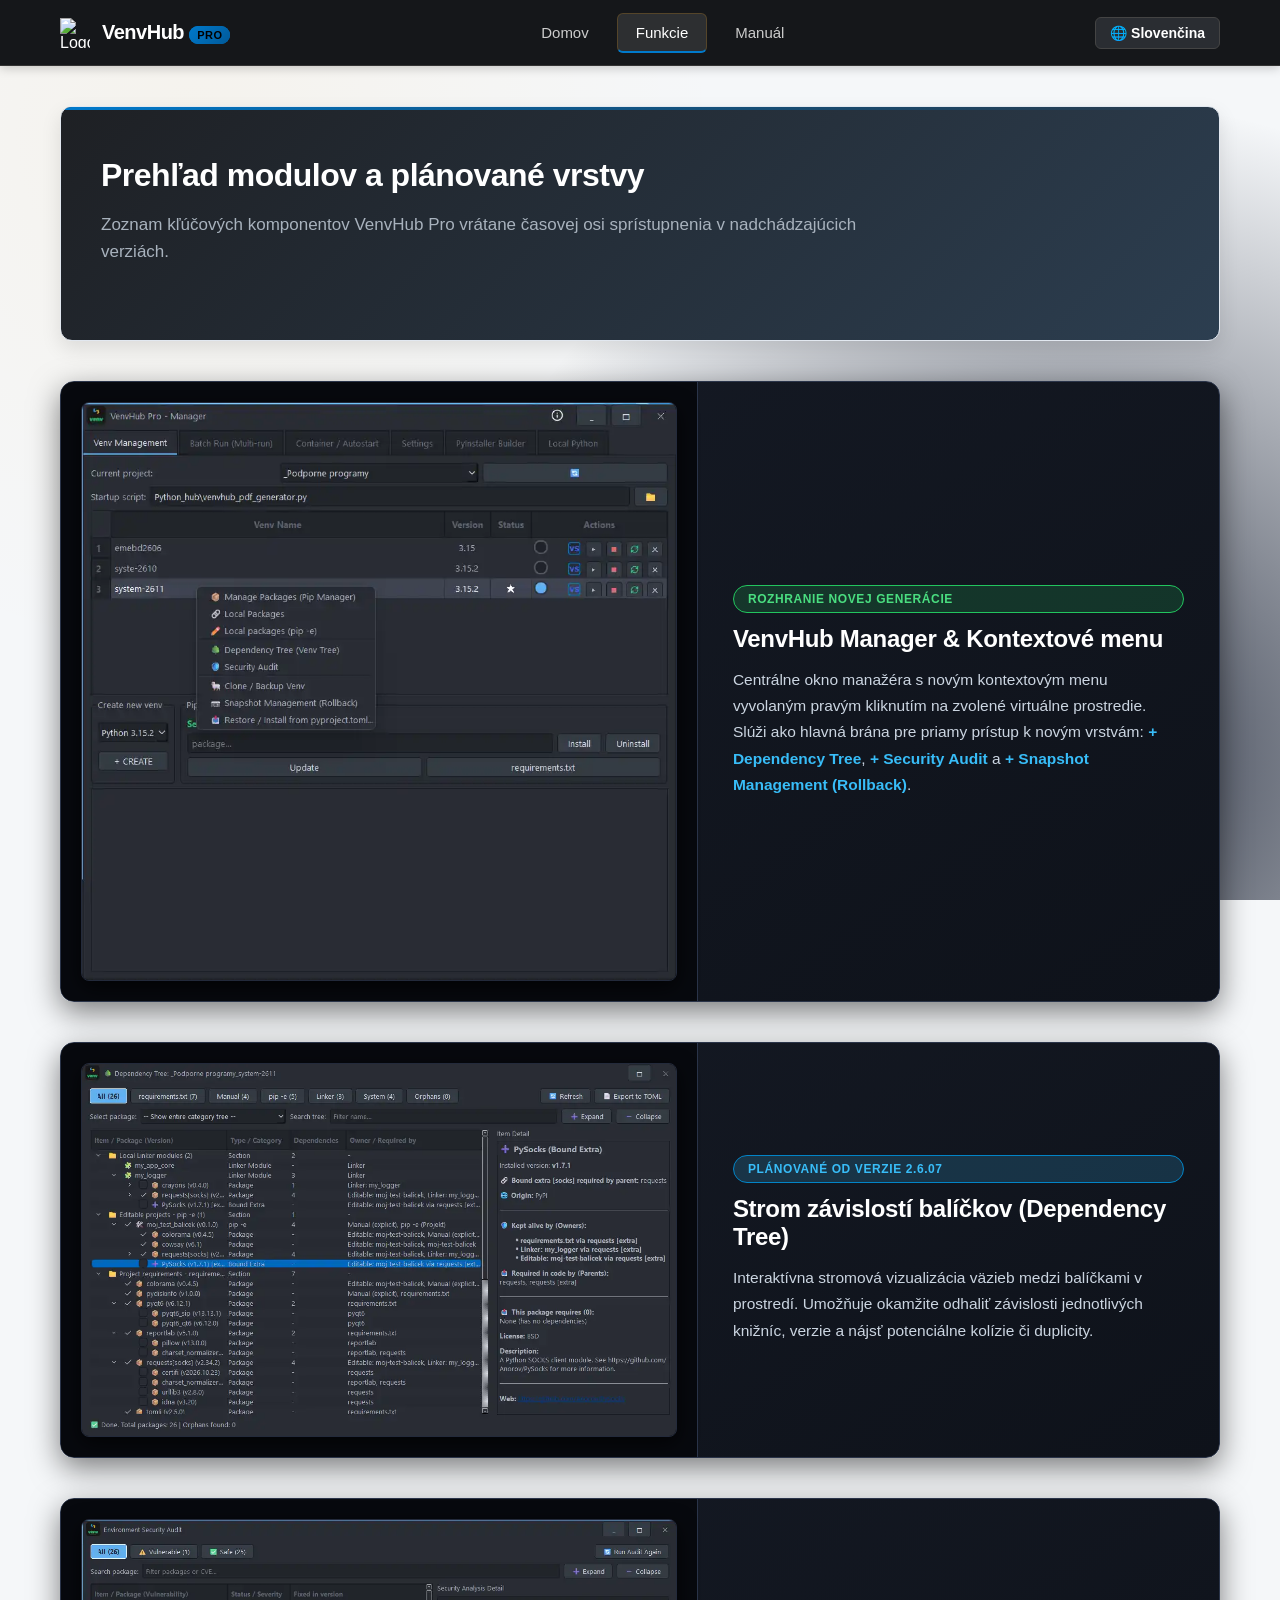
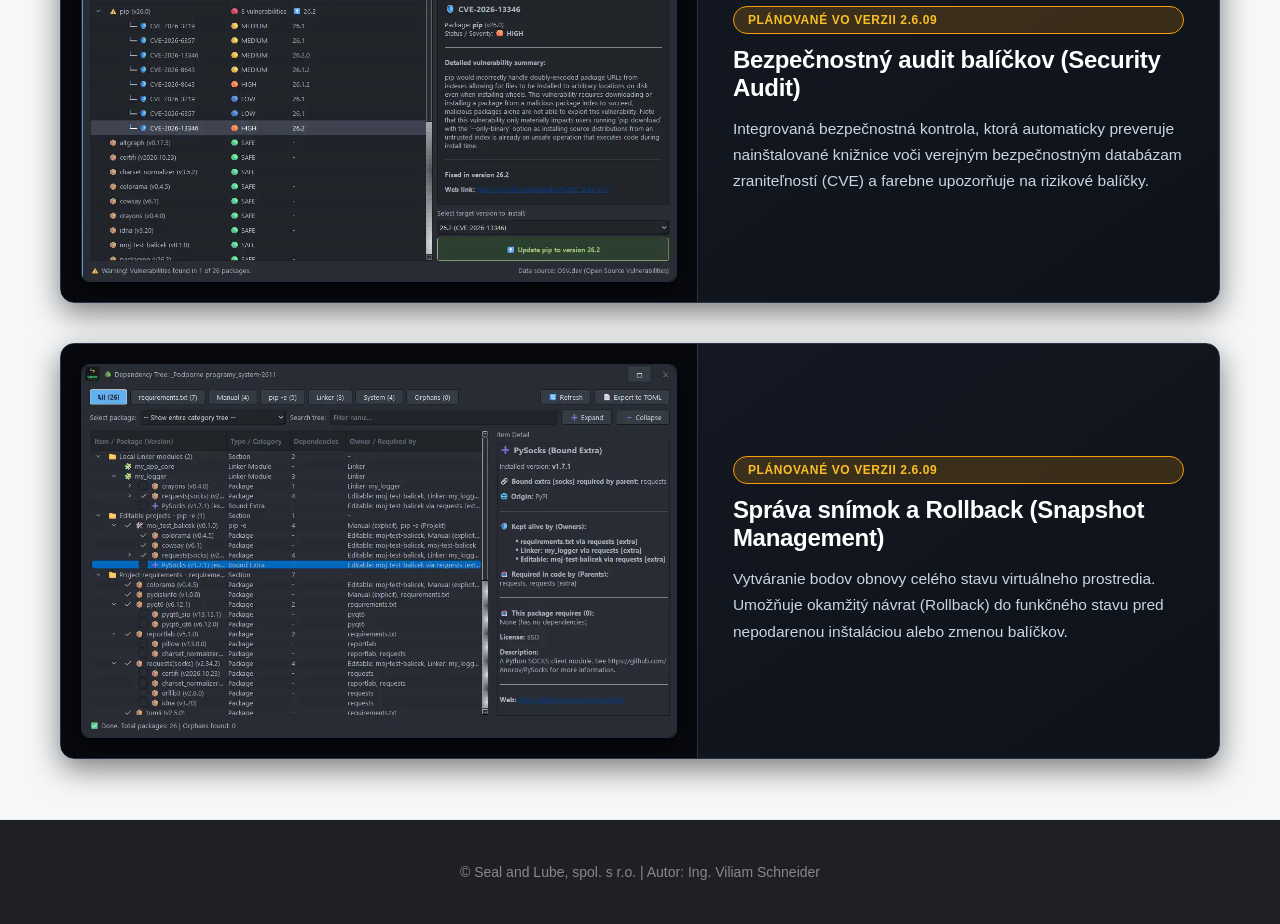
==== features.html @ bca1a9bc "add pages" ====
<!DOCTYPE html>
<html lang="sk">
<head>
    <meta charset="UTF-8">
    <meta name="viewport" content="width=device-width, initial-scale=1.0">
    <title>VenvHub Pro - Funkcie a Roadmapa</title>
    <link rel="icon" type="image/x-icon" href="favicon.ico">
    <link rel="stylesheet" href="assets/css/style-tmavy.css">
    <link rel="stylesheet" href="assets/css/style.css">
</head>
<body>

    <!-- HORNA NAVIGAČNÁ LIŠTA -->
    <header class="top-header">
        <div class="nav-container">
            <a href="index.html" class="brand-logo" id="homeLogoLink">
                <img src="assets/icon/app.ico" alt="Logo" width="30" height="30">
                <h1>VenvHub <span>Pro</span></h1>
            </a>
            
            <button class="menu-toggle" id="menuToggle" aria-label="Menu">☰</button>

            <ul class="nav-menu">
                <li><a href="index.html" id="navHomeLink" data-i18n="nav_home">Domov</a></li>
                <li><a href="features.html" class="active" data-i18n="nav_features">Funkcie</a></li>
                <li><a href="manual/index-manual.html" id="navManualLink" data-i18n="nav_manual">Manuál</a></li>
            </ul>

            <div class="lang-switcher">
                <button class="lang-btn" id="langBtn">🌐 <span id="currentLangLabel">Slovenčina</span></button>
                <div class="lang-dropdown" id="langDropdown">
                    <a href="#" data-lang="sk">Slovenčina</a>
                    <a href="#" data-lang="en">English</a>
                </div>
            </div>
        </div>
    </header>

    <!-- DYNAMICKÝ OBSAH -->
    <main class="main-wrapper" id="features-container">
        <!-- Obsah sa načíta zo sk/features_text.html alebo en/features_text.html -->
    </main>

    <footer class="footer">
        <p>&copy; Seal and Lube, spol. s r.o. | Autor: Ing. Viliam Schneider</p>
    </footer>

    <script src="assets/js/features_page.js"></script>
</body>
</html>
---- assets/css/style-tmavy.css ----
/* =========================================
   Company: Seal and Lube, spol. s r.o.
   Author: Ing. Viliam Schneider
   Theme: Modern Industrial Dark & Amber Premium
========================================= */

:root {
    --primary-color: #f59e0b;       /* Teplá jantárovo-zlatá / meď */
    --primary-hover: #d97706;       /* Tmavšia zlatá pri prejdení */
    --primary-glow: rgba(245, 158, 11, 0.25);
    
    --bg-body: #0a0c10;             /* Hlboká tmavá bridlica */
    --bg-header: rgba(18, 22, 32, 0.85); /* Polopriehľadná tmavá lišta */
    --bg-card: #121620;             /* Tmavé karty */
    --bg-card-hover: #181d2a;
    
    --text-main: #f3f4f6;           /* Jasný svetlý text */
    --text-muted: #9ca3af;          /* Tlmený šedý text */
    --border-color: #232a3b;        /* Tmavý elegantný rámik */
}

* {
    box-sizing: border-box;
}

html {
    scroll-behavior: smooth;
}

body {
    margin: 0;
    padding: 0;
    font-family: 'Inter', system-ui, -apple-system, Segoe UI, Roboto, sans-serif;
    color: var(--text-main);
    background-color: var(--bg-body);
    background-image: 
        radial-gradient(circle at 15% 15%, rgba(245, 158, 11, 0.05) 0%, transparent 40%),
        radial-gradient(circle at 85% 85%, rgba(15, 23, 42, 0.8) 0%, transparent 50%);
    background-attachment: fixed;
}

/* HORNA NAVIGAČNÁ LIŠTA (Glassmorphism Effect) */
.top-header {
    position: sticky;
    top: 0;
    z-index: 1000;
    background-color: var(--bg-header);
    backdrop-filter: blur(12px);
    -webkit-backdrop-filter: blur(12px);
    border-bottom: 1px solid var(--border-color);
}

.nav-container {
    max-width: 1200px;
    margin: 0 auto;
    display: flex;
    justify-content: space-between;
    align-items: center;
    padding: 0 20px;
    height: 70px;
}

.brand-logo {
    display: flex;
    align-items: center;
    gap: 12px;
    text-decoration: none;
    color: white;
}

.brand-logo h1 {
    font-size: 21px;
    margin: 0;
    font-weight: 800;
    letter-spacing: -0.5px;
}

.brand-logo span {
    background: linear-gradient(135deg, var(--primary-color), var(--primary-hover));
    color: #000;
    font-size: 11px;
    padding: 4px 10px;
    border-radius: 20px;
    font-weight: 700;
    text-transform: uppercase;
    letter-spacing: 0.5px;
}

.nav-menu {
    display: flex;
    gap: 8px;
    list-style: none;
    margin: 0;
    padding: 0;
}

.nav-menu a {
    color: var(--text-muted);
    text-decoration: none;
    padding: 8px 16px;
    font-size: 14px;
    font-weight: 600;
    border-radius: 8px;
    transition: all 0.2s ease;
}

.nav-menu a:hover,
.nav-menu a.active {
    color: #ffffff;
    background-color: rgba(255, 255, 255, 0.06);
}

.nav-menu a.active {
    color: var(--primary-color);
    background-color: rgba(245, 158, 11, 0.1);
    border: 1px solid rgba(245, 158, 11, 0.2);
}

/* Prepínač Jazykov */
.lang-switcher {
    position: relative;
}

.lang-btn {
    background: var(--bg-card);
    color: var(--text-main);
    border: 1px solid var(--border-color);
    padding: 8px 16px;
    border-radius: 8px;
    font-size: 14px;
    font-weight: 600;
    cursor: pointer;
    transition: all 0.2s ease;
}

.lang-btn:hover {
    border-color: var(--primary-color);
    color: var(--primary-color);
    box-shadow: 0 0 12px var(--primary-glow);
}

.lang-dropdown {
    display: none;
    position: absolute;
    top: 100%;
    right: 0;
    margin-top: 8px;
    background-color: var(--bg-card);
    border: 1px solid var(--border-color);
    border-radius: 10px;
    box-shadow: 0 10px 25px rgba(0,0,0,0.5);
    min-width: 150px;
    overflow: hidden;
    z-index: 1001;
}

.lang-dropdown.show {
    display: block;
    animation: fadeIn 0.2s ease;
}

@keyframes fadeIn {
    from { opacity: 0; transform: translateY(-5px); }
    to { opacity: 1; transform: translateY(0); }
}

.lang-dropdown a {
    display: block;
    padding: 12px 18px;
    color: var(--text-muted);
    text-decoration: none;
    font-size: 14px;
    font-weight: 500;
    transition: all 0.2s;
}

.lang-dropdown a:hover {
    background-color: var(--primary-color);
    color: #000;
    font-weight: 700;
}

/* OBSAH PORTÁLU */
.main-wrapper {
    max-width: 1200px;
    margin: 50px auto;
    padding: 0 20px;
}

/* HERO BOX (Technický gradient & Zlato-jantárový akcent) */
.hero-box {
    background: linear-gradient(145deg, #121620 0%, #1a202c 100%);
    border: 1px solid var(--border-color);
    color: white;
    padding: 50px;
    border-radius: 16px;
    margin-bottom: 50px;
    box-shadow: 0 20px 40px rgba(0,0,0,0.3);
    position: relative;
    overflow: hidden;
}

.hero-box::before {
    content: '';
    position: absolute;
    top: 0;
    left: 0;
    width: 100%;
    height: 3px;
    background: linear-gradient(90deg, var(--primary-color), transparent);
}

.hero-box h2 {
    font-size: 34px;
    font-weight: 800;
    margin-top: 0;
    margin-bottom: 18px;
    letter-spacing: -0.5px;
}

.hero-box p {
    font-size: 17px;
    color: var(--text-muted);
    max-width: 800px;
    line-height: 1.7;
    margin-bottom: 30px;
}

.hero-buttons {
    display: flex;
    gap: 15px;
}

.btn {
    display: inline-block;
    padding: 12px 28px;
    font-size: 15px;
    font-weight: 700;
    text-decoration: none;
    border-radius: 8px;
    transition: all 0.25s ease;
}

.btn-primary {
    background: linear-gradient(135deg, var(--primary-color), var(--primary-hover));
    color: #000;
    box-shadow: 0 4px 15px var(--primary-glow);
}

.btn-primary:hover {
    transform: translateY(-2px);
    box-shadow: 0 6px 20px rgba(245, 158, 11, 0.4);
}

.btn-secondary {
    background-color: transparent;
    color: var(--text-main);
    border: 1px solid var(--border-color);
}

.btn-secondary:hover {
    border-color: var(--primary-color);
    color: var(--primary-color);
    background-color: rgba(245, 158, 11, 0.05);
}

/* SEKCIE A KARTY */
.section-title {
    font-size: 26px;
    font-weight: 800;
    color: var(--text-main);
    margin-bottom: 25px;
    padding-bottom: 12px;
    border-bottom: 1px solid var(--border-color);
    display: flex;
    align-items: center;
    gap: 10px;
}

.section-title::before {
    content: '';
    display: inline-block;
    width: 12px;
    height: 12px;
    background-color: var(--primary-color);
    border-radius: 3px;
}

.grid-3 {
    display: grid;
    grid-template-columns: repeat(auto-fit, minmax(320px, 1fr));
    gap: 30px;
    margin-bottom: 60px;
}

.content-card {
    background-color: var(--bg-card);
    border: 1px solid var(--border-color);
    border-radius: 14px;
    padding: 32px;
    transition: all 0.3s cubic-bezier(0.4, 0, 0.2, 1);
    position: relative;
}

.content-card:hover {
    transform: translateY(-6px);
    background-color: var(--bg-card-hover);
    border-color: var(--primary-color);
    box-shadow: 0 12px 30px rgba(0, 0, 0, 0.4), 0 0 15px var(--primary-glow);
}

.content-card h3 {
    margin-top: 0;
    color: var(--text-main);
    font-size: 20px;
    font-weight: 700;
}

.content-card p {
    color: var(--text-muted);
    line-height: 1.6;
    font-size: 15px;
}

/* FOOTER */
.footer {
    text-align: center;
    padding: 40px 20px;
    background-color: #07080c;
    border-top: 1px solid var(--border-color);
    color: var(--text-muted);
    font-size: 14px;
    margin-top: 80px;
}

/* RESPONZIVITA PRE MOBIL */
.menu-toggle {
    display: none;
    background: none;
    border: none;
    color: white;
    font-size: 26px;
    cursor: pointer;
    padding: 5px 10px;
}

@media (max-width: 768px) {
    .menu-toggle {
        display: block;
    }

    .nav-menu {
        display: none;
        position: absolute;
        top: 70px;
        left: 0;
        width: 100%;
        background-color: #121620;
        flex-direction: column;
        padding: 20px 0;
        border-bottom: 2px solid var(--primary-color);
        box-shadow: 0 10px 25px rgba(0,0,0,0.5);
    }

    .nav-menu.active {
        display: flex;
    }

    .nav-menu a {
        padding: 14px 30px;
        width: 100%;
        border-radius: 0;
    }

    .hero-box {
        padding: 30px 20px;
        text-align: center;
    }

    .hero-box h2 {
        font-size: 26px;
    }

    .hero-buttons {
        flex-direction: column;
        width: 100%;
    }

    .hero-buttons .btn {
        width: 100%;
        text-align: center;
    }
}



.theme-switcher select {
    appearance: none;
    -webkit-appearance: none;
    background-color: var(--bg-card, #2a2d32);
    color: var(--text-main, #fff);
    border: 1px solid var(--border-color, #444);
    padding: 7px 12px;
    border-radius: 6px;
    font-size: 14px;
    cursor: pointer;
    outline: none;
}

.theme-switcher select:hover {
    border-color: var(--primary-color);
}


/* =========================================
   ŠTÝLY PRE STRÁNKU FUNKCIÍ (FEATURES)
========================================= */

.features-grid {
    display: flex;
    flex-direction: column;
    gap: 40px;
    margin-bottom: 60px;
}

.feature-detail-card {
    background-color: var(--bg-card);
    border: 1px solid var(--border-color);
    border-radius: 14px;
    overflow: hidden;
    display: flex;
    flex-direction: column;
    transition: transform 0.25s ease, border-color 0.25s ease;
}

.feature-detail-card:hover {
    border-color: var(--primary-color);
    box-shadow: 0 10px 30px rgba(0, 0, 0, 0.4);
}

.feature-img-wrapper {
    width: 100%;
    background-color: #07080c;
    border-bottom: 1px solid var(--border-color);
    display: flex;
    justify-content: center;
    padding: 15px;
}

.feature-img-wrapper img {
    max-width: 100%;
    height: auto;
    border-radius: 8px;
    box-shadow: 0 4px 15px rgba(0,0,0,0.5);
}

.feature-content-wrapper {
    padding: 25px 30px;
}

.feature-content-wrapper h3 {
    margin: 10px 0;
    font-size: 22px;
    color: var(--text-main);
}

.feature-content-wrapper p {
    color: var(--text-muted);
    font-size: 15px;
    line-height: 1.6;
    margin: 0;
}

/* Verzionovacie odznaky */
.feature-badge {
    display: inline-block;
    padding: 5px 12px;
    border-radius: 20px;
    font-size: 12px;
    font-weight: 700;
    text-transform: uppercase;
    letter-spacing: 0.5px;
}

.badge-current {
    background: rgba(34, 197, 94, 0.15);
    color: #4ade80;
    border: 1px solid rgba(34, 197, 94, 0.3);
}

.badge-upcoming {
    background: rgba(56, 189, 248, 0.15);
    color: #38bdf8;
    border: 1px solid rgba(56, 189, 248, 0.3);
}

.badge-planned {
    background: rgba(245, 158, 11, 0.15);
    color: var(--primary-color);
    border: 1px solid rgba(245, 158, 11, 0.3);
}

@media (min-width: 992px) {
    .feature-detail-card {
        flex-direction: row;
        align-items: center;
    }
    .feature-img-wrapper {
        width: 55%;
        border-bottom: none;
        border-right: 1px solid var(--border-color);
    }
    .feature-content-wrapper {
        width: 45%;
        padding: 40px;
    }
}


/* =========================================
   PROMO BANNER PRE FUNKCIE NA HLAVNEJ STRÁNKE
========================================= */

.features-promo-banner {
    background: linear-gradient(135deg, rgba(245, 158, 11, 0.08) 0%, rgba(18, 22, 32, 0.95) 100%);
    border: 1px solid rgba(245, 158, 11, 0.35);
    border-radius: 14px;
    padding: 24px 30px;
    margin-bottom: 45px;
    display: flex;
    align-items: center;
    justify-content: space-between;
    gap: 25px;
    box-shadow: 0 8px 25px rgba(0, 0, 0, 0.3), inset 0 0 15px rgba(245, 158, 11, 0.04);
    position: relative;
    overflow: hidden;
}

.features-promo-banner::before {
    content: '';
    position: absolute;
    left: 0;
    top: 0;
    bottom: 0;
    width: 4px;
    background: linear-gradient(180deg, var(--primary-color), var(--primary-hover));
}

.promo-badge {
    display: inline-block;
    background: rgba(245, 158, 11, 0.15);
    color: var(--primary-color);
    border: 1px solid rgba(245, 158, 11, 0.3);
    padding: 4px 10px;
    border-radius: 12px;
    font-size: 11px;
    font-weight: 800;
    letter-spacing: 0.5px;
    margin-bottom: 8px;
}

.promo-content h3 {
    margin: 0 0 6px 0;
    font-size: 20px;
    color: #ffffff;
    font-weight: 700;
}

.promo-content p {
    margin: 0;
    font-size: 14.5px;
    color: var(--text-muted);
    line-height: 1.5;
}

.promo-content strong {
    color: #ffffff;
}

.promo-action {
    flex-shrink: 0;
}

.promo-btn {
    white-space: nowrap;
    padding: 12px 24px;
    font-size: 14px;
}

/* Responzivita pre mobilné zariadenia */
@media (max-width: 768px) {
    .features-promo-banner {
        flex-direction: column;
        align-items: flex-start;
        padding: 20px;
        gap: 16px;
    }

    .promo-action {
        width: 100%;
    }

    .promo-btn {
        width: 100%;
        text-align: center;
        display: block;
    }
}
---- assets/css/style.css ----
/* =========================================
   Company: Seal and Lube, spol. s r.o.
   Author: Ing. Viliam Schneider
========================================= */

:root {
    --primary-color: #007acc;
    --primary-hover: #005999;
    --bg-dark: #1e2024;
    --bg-header: #15171a;
    --bg-body: #f5f7f9;
    --text-main: #333333;
    --text-muted: #666666;
    --border-color: #e2e8f0;
    --card-bg: #ffffff;
}

* {
    box-sizing: border-box;
}

html {
    scroll-behavior: smooth;
}

body {
    margin: 0;
    padding: 0;
    font-family: 'Segoe UI', Tahoma, Geneva, Verdana, sans-serif;
    color: var(--text-main);
    background-color: var(--bg-body);
}

/* HORNA NAVIGAČNÁ LIŠTA */
.top-header {
    position: sticky;
    top: 0;
    z-index: 1000;
    background-color: var(--bg-header);
    color: white;
    box-shadow: 0 2px 10px rgba(0,0,0,0.2);
    border-bottom: 1px solid #333;
}

.nav-container {
    max-width: 1200px;
    margin: 0 auto;
    display: flex;
    justify-content: space-between;
    align-items: center;
    padding: 0 20px;
    height: 65px;
}

.brand-logo {
    display: flex;
    align-items: center;
    gap: 12px;
    text-decoration: none;
    color: white;
}

.brand-logo h1 {
    font-size: 20px;
    margin: 0;
    font-weight: 700;
}

.brand-logo span {
    background-color: var(--primary-color);
    font-size: 11px;
    padding: 3px 8px;
    border-radius: 12px;
    font-weight: 600;
    text-transform: uppercase;
}

.nav-menu {
    display: flex;
    gap: 10px;
    list-style: none;
    margin: 0;
    padding: 0;
}

.nav-menu a {
    color: #cccccc;
    text-decoration: none;
    padding: 10px 18px;
    font-size: 15px;
    font-weight: 500;
    border-radius: 6px;
    transition: all 0.2s ease;
}

.nav-menu a:hover,
.nav-menu a.active {
    color: white;
    background-color: rgba(255, 255, 255, 0.1);
}

.nav-menu a.active {
    border-bottom: 2px solid var(--primary-color);
}

/* Prepínač Jazykov */
.lang-switcher {
    position: relative;
}

.lang-btn {
    background: #2a2d32;
    color: #fff;
    border: 1px solid #444;
    padding: 7px 14px;
    border-radius: 6px;
    font-size: 14px;
    cursor: pointer;
    transition: background 0.2s;
}

.lang-btn:hover {
    background: var(--primary-color);
}

.lang-dropdown {
    display: none;
    position: absolute;
    top: 100%;
    right: 0;
    margin-top: 5px;
    background-color: #2a2d32;
    border: 1px solid #444;
    border-radius: 6px;
    box-shadow: 0 4px 12px rgba(0,0,0,0.3);
    min-width: 130px;
    overflow: hidden;
    z-index: 1001;
}

.lang-dropdown.show {
    display: block;
}

.lang-dropdown a {
    display: block;
    padding: 10px 15px;
    color: #ddd;
    text-decoration: none;
    font-size: 14px;
    transition: background 0.2s;
}

.lang-dropdown a:hover {
    background-color: var(--primary-color);
    color: white;
}

/* OBSAH PORTÁLU */
.main-wrapper {
    max-width: 1200px;
    margin: 40px auto;
    padding: 0 20px;
}

.hero-box {
    background: linear-gradient(135deg, var(--bg-dark) 0%, #2c3e50 100%);
    color: white;
    padding: 50px 40px;
    border-radius: 12px;
    margin-bottom: 40px;
    box-shadow: 0 8px 20px rgba(0,0,0,0.1);
}

.hero-box h2 {
    font-size: 32px;
    margin-top: 0;
    margin-bottom: 15px;
}

.hero-box p {
    font-size: 17px;
    color: #a8b2bd;
    max-width: 800px;
    line-height: 1.6;
    margin-bottom: 25px;
}

.hero-buttons {
    display: flex;
    gap: 15px;
}

.btn {
    display: inline-block;
    padding: 12px 24px;
    font-size: 15px;
    font-weight: 600;
    text-decoration: none;
    border-radius: 6px;
    transition: all 0.2s ease;
}

.btn-primary {
    background-color: var(--primary-color);
    color: white;
}

.btn-primary:hover {
    background-color: var(--primary-hover);
}

.btn-secondary {
    background-color: rgba(255,255,255,0.15);
    color: white;
    border: 1px solid rgba(255,255,255,0.3);
}

.btn-secondary:hover {
    background-color: rgba(255,255,255,0.25);
}

.section-title {
    font-size: 24px;
    color: var(--text-main);
    margin-bottom: 20px;
    padding-bottom: 10px;
    border-bottom: 2px solid var(--border-color);
}

.grid-3 {
    display: grid;
    grid-template-columns: repeat(auto-fit, minmax(320px, 1fr));
    gap: 25px;
    margin-bottom: 50px;
}

.content-card {
    background-color: var(--card-bg);
    border: 1px solid var(--border-color);
    border-radius: 10px;
    padding: 30px;
    box-shadow: 0 4px 6px rgba(0,0,0,0.02);
    transition: transform 0.2s ease, box-shadow 0.2s ease;
}

.content-card:hover {
    transform: translateY(-4px);
    box-shadow: 0 8px 15px rgba(0,0,0,0.08);
    border-color: var(--primary-color);
}

.content-card h3 {
    margin-top: 0;
    color: var(--primary-color);
    font-size: 20px;
}

.content-card p {
    color: var(--text-muted);
    line-height: 1.6;
    font-size: 14.5px;
}

.footer {
    text-align: center;
    padding: 30px;
    background-color: var(--bg-dark);
    color: #888;
    font-size: 14px;
    margin-top: 60px;
}



/* =========================================
   RESPONZIVITA PRE MOBILNÉ ZARIADENIA (MOBIL)
========================================= */

@media (max-width: 768px) {
    /* Hero sekcia na mobile */
    .hero-box {
        padding: 30px 20px;
        text-align: center;
    }

    .hero-box h2 {
        font-size: 24px;
    }

    .hero-box p {
        font-size: 15px;
    }

    /* MOBILNÉ TLAČIDLÁ - Rovnaká 100% šírka a jednotný dizajn */
    .hero-buttons {
        display: flex;
        flex-direction: column; /* Tlačidlá pod sebou */
        width: 100%;
        gap: 12px !important;
        margin-bottom: 20px !important;
    }

    .hero-buttons .btn,
    .hero-buttons a {
        display: block;
        width: 100% !important; /* Plná šírka pre všetky 3 tlačidlá */
        box-sizing: border-box;
        text-align: center;
        padding: 14px 15px !important;
        font-size: 15px !important;
        margin: 0 !important;
    }

    /* Prispôsobenie textu verzie na tlačidle, aby sa zmestil na 1 riadok */
    #latestVersionBadge {
        display: inline-block;
        font-size: 13px;
    }
}


/* Tlačidlo pre mobilné menu (Hamburger) */
.menu-toggle {
    display: none; /* Na PC skryté */
    background: none;
    border: none;
    color: white;
    font-size: 26px;
    cursor: pointer;
    padding: 5px 10px;
}

/* RESPONZIVITA PRE MOBIL (POD 768px) */
@media (max-width: 768px) {
    .menu-toggle {
        display: block; /* Zobraziť iba na mobile */
    }

    /* Transformácia menu na rozbaľovací panel pod lištou */
    .nav-menu {
        display: none; /* Predvolene skryté */
        position: absolute;
        top: 65px;
        left: 0;
        width: 100%;
        background-color: var(--bg-header);
        flex-direction: column;
        padding: 15px 0;
        border-bottom: 2px solid var(--primary-color);
        box-shadow: 0 5px 15px rgba(0,0,0,0.3);
    }

    .nav-menu.active {
        display: flex; /* Rozbaliť po kliknutí na ☰ */
    }

    .nav-menu a {
        padding: 12px 25px;
        width: 100%;
        border-radius: 0;
        border-left: 4px solid transparent;
    }

    .nav-menu a.active {
        border-bottom: none;
        border-left: 4px solid var(--primary-color);
        background-color: rgba(255, 255, 255, 0.05);
    }
}


/* Automatické roztiahnutie tlačidiel v banneri na celú šírku v mobile */
@media (max-width: 768px) {
    .manual-banner-card {
        flex-direction: column;
        align-items: stretch !important;
    }
    
    .manual-banner-card .manual-btn-wrapper,
    .manual-banner-card .manual-btn-wrapper a {
        width: 100% !important;
        text-align: center;
        box-sizing: border-box;
    }
}


/* =========================================
   ŠTÝLY PRE STRÁNKU FUNKCIÍ (VYSOKÝ KONTRAST)
========================================= */

.features-grid {
    display: flex;
    flex-direction: column;
    gap: 40px;
    margin-bottom: 60px;
}

.feature-detail-card {
    background: linear-gradient(145deg, #161b26 0%, #0e121a 100%) !important;
    border: 1px solid #2a3449 !important;
    border-radius: 14px;
    overflow: hidden;
    display: flex;
    flex-direction: column;
    box-shadow: 0 10px 30px rgba(0, 0, 0, 0.5);
    transition: transform 0.25s ease, border-color 0.25s ease;
}

.feature-detail-card:hover {
    border-color: #38bdf8 !important;
    transform: translateY(-3px);
}

.feature-img-wrapper {
    width: 100%;
    background-color: #07090e !important;
    border-bottom: 1px solid #2a3449 !important;
    display: flex;
    justify-content: center;
    align-items: center;
    padding: 20px;
}

.feature-img-wrapper img {
    max-width: 100%;
    height: auto;
    border-radius: 8px;
    border: 1px solid #232a3b;
    box-shadow: 0 6px 20px rgba(0, 0, 0, 0.7);
}

.feature-content-wrapper {
    padding: 30px 35px !important;
}

/* 100% KONTRASTNÝ BIELY NADPIS */
.feature-content-wrapper h3 {
    margin: 12px 0 14px 0 !important;
    font-size: 24px !important;
    font-weight: 800 !important;
    color: #ffffff !important;
    letter-spacing: -0.3px;
}

/* JASNÝ ČITATEĽNÝ TEXT */
.feature-content-wrapper p {
    color: #cbd5e1 !important;
    font-size: 15.5px !important;
    line-height: 1.7 !important;
    margin: 0 !important;
}

/* ZVÝRAZNENÉ KĽÚČOVÉ SLOVÁ */
.feature-content-wrapper strong {
    color: #38bdf8 !important;
    font-weight: 700;
}

/* VERZIONOVACIE ODZNAKY S ČISTÝM KONTRASTOM */
.feature-badge {
    display: inline-block;
    padding: 6px 14px;
    border-radius: 20px;
    font-size: 12px;
    font-weight: 800;
    text-transform: uppercase;
    letter-spacing: 0.6px;
}

/* Zelený odznak (Dostupné) */
.badge-current {
    background-color: rgba(34, 197, 94, 0.18) !important;
    color: #4ade80 !important;
    border: 1px solid #22c55e !important;
}

/* Modrý odznak (v2.6.07) */
.badge-upcoming {
    background-color: rgba(56, 189, 248, 0.18) !important;
    color: #38bdf8 !important;
    border: 1px solid #0284c7 !important;
}

/* Jantárový odznak (v2.6.09) */
.badge-planned {
    background-color: rgba(245, 158, 11, 0.18) !important;
    color: #fbbf24 !important;
    border: 1px solid #f59e0b !important;
}

/* Rozloženie pre PC (obrázok vľavo, text vpravo) */
@media (min-width: 992px) {
    .feature-detail-card {
        flex-direction: row;
        align-items: stretch;
    }
    .feature-img-wrapper {
        width: 55%;
        border-bottom: none !important;
        border-right: 1px solid #2a3449 !important;
    }
    .feature-content-wrapper {
        width: 45%;
        display: flex;
        flex-direction: column;
        justify-content: center;
    }
}


/* =========================================
   PROMO BANNER - ČISTÝ DIZAJN (SVETLÁ AJ TMAVÁ TÉMA)
========================================= */
.features-promo-banner {
    background-color: var(--card-bg, #ffffff);
    border: 1px solid var(--border-color, #e2e8f0);
    border-left: 5px solid var(--primary-color, #007acc);
    border-radius: 10px;
    padding: 22px 28px;
    margin: 30px 0 45px 0;
    display: flex;
    align-items: center;
    justify-content: space-between;
    gap: 20px;
    box-shadow: 0 4px 12px rgba(0, 0, 0, 0.05);
}

.promo-badge {
    display: inline-block;
    background-color: rgba(0, 122, 204, 0.1);
    color: var(--primary-color, #007acc);
    border: 1px solid var(--primary-color, #007acc);
    padding: 3px 10px;
    border-radius: 12px;
    font-size: 11px;
    font-weight: 700;
    text-transform: uppercase;
    margin-bottom: 8px;
}

.promo-content h3 {
    margin: 0 0 6px 0;
    font-size: 20px;
    color: var(--text-main, #333333);
    font-weight: 700;
}

.promo-content p {
    margin: 0;
    font-size: 14.5px;
    color: var(--text-muted, #666666);
    line-height: 1.5;
}

.promo-content strong {
    color: var(--text-main, #111111);
}

.promo-action {
    flex-shrink: 0;
}

.promo-btn {
    white-space: nowrap;
}

@media (max-width: 768px) {
    .features-promo-banner {
        flex-direction: column;
        align-items: flex-start;
        padding: 20px;
    }
    .promo-action, .promo-btn {
        width: 100%;
        text-align: center;
        display: block;
    }
}
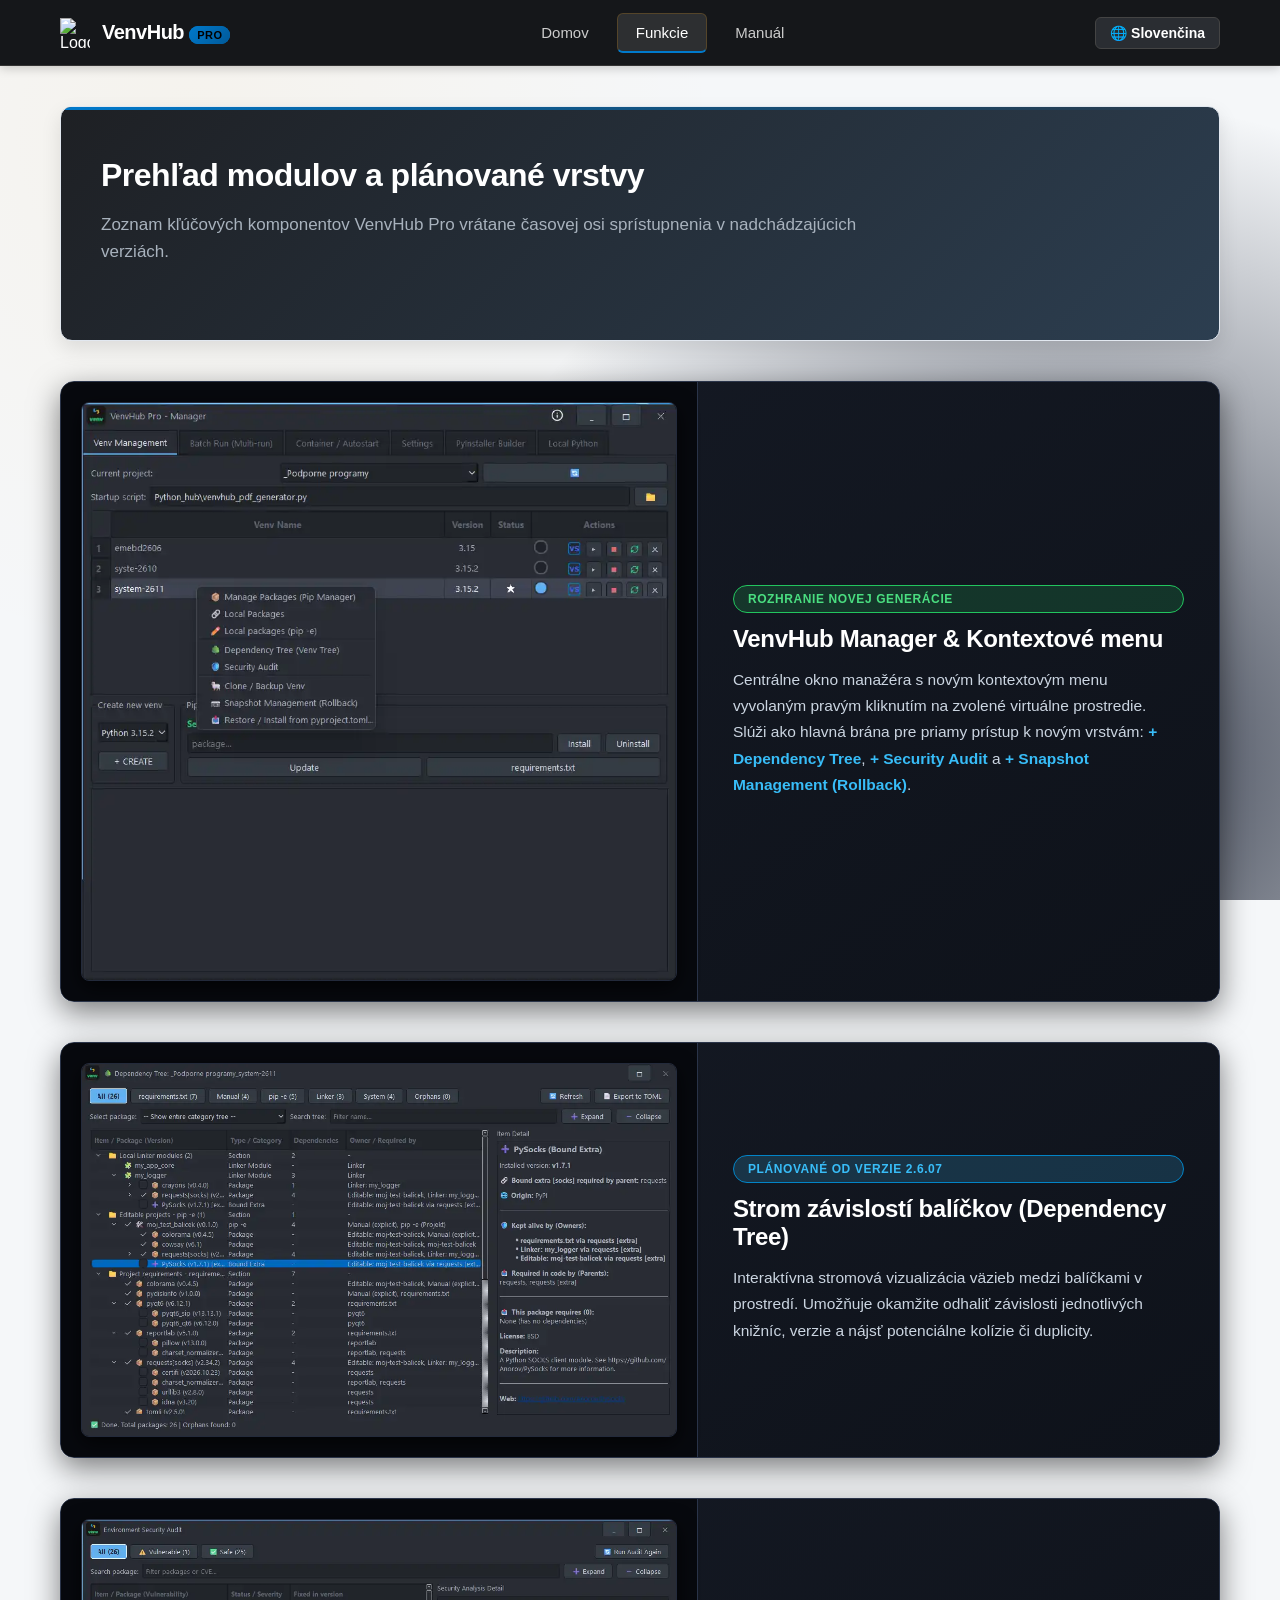
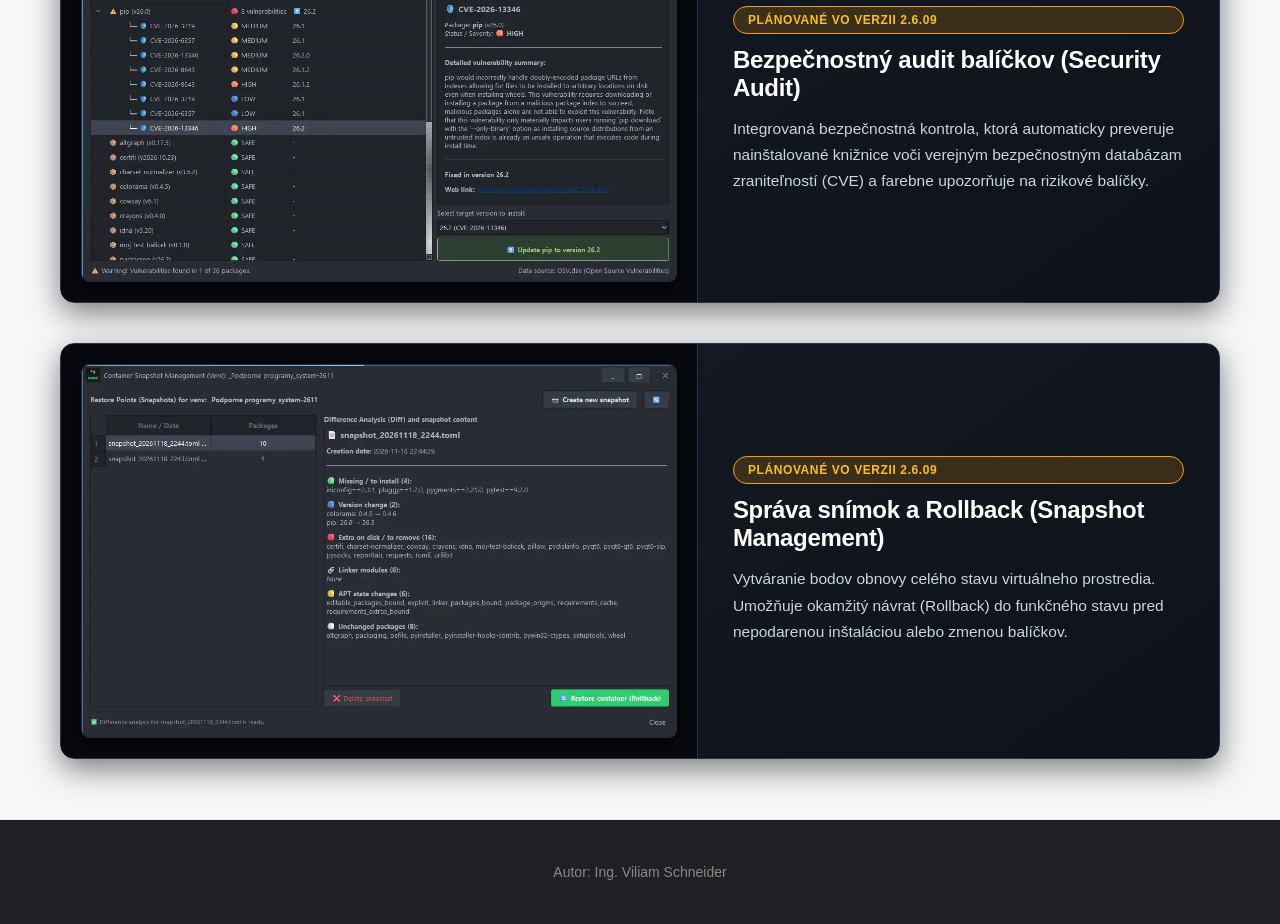
==== commit c5576a47: "Remove copyright notice from footer" ====
--- a/features.html
+++ b/features.html
@@ -42,9 +42,9 @@
     </main>
 
     <footer class="footer">
-        <p>&copy; Seal and Lube, spol. s r.o. | Autor: Ing. Viliam Schneider</p>
+        <p>Autor: Ing. Viliam Schneider</p>
     </footer>
 
     <script src="assets/js/features_page.js"></script>
 </body>
-</html>+</html>
